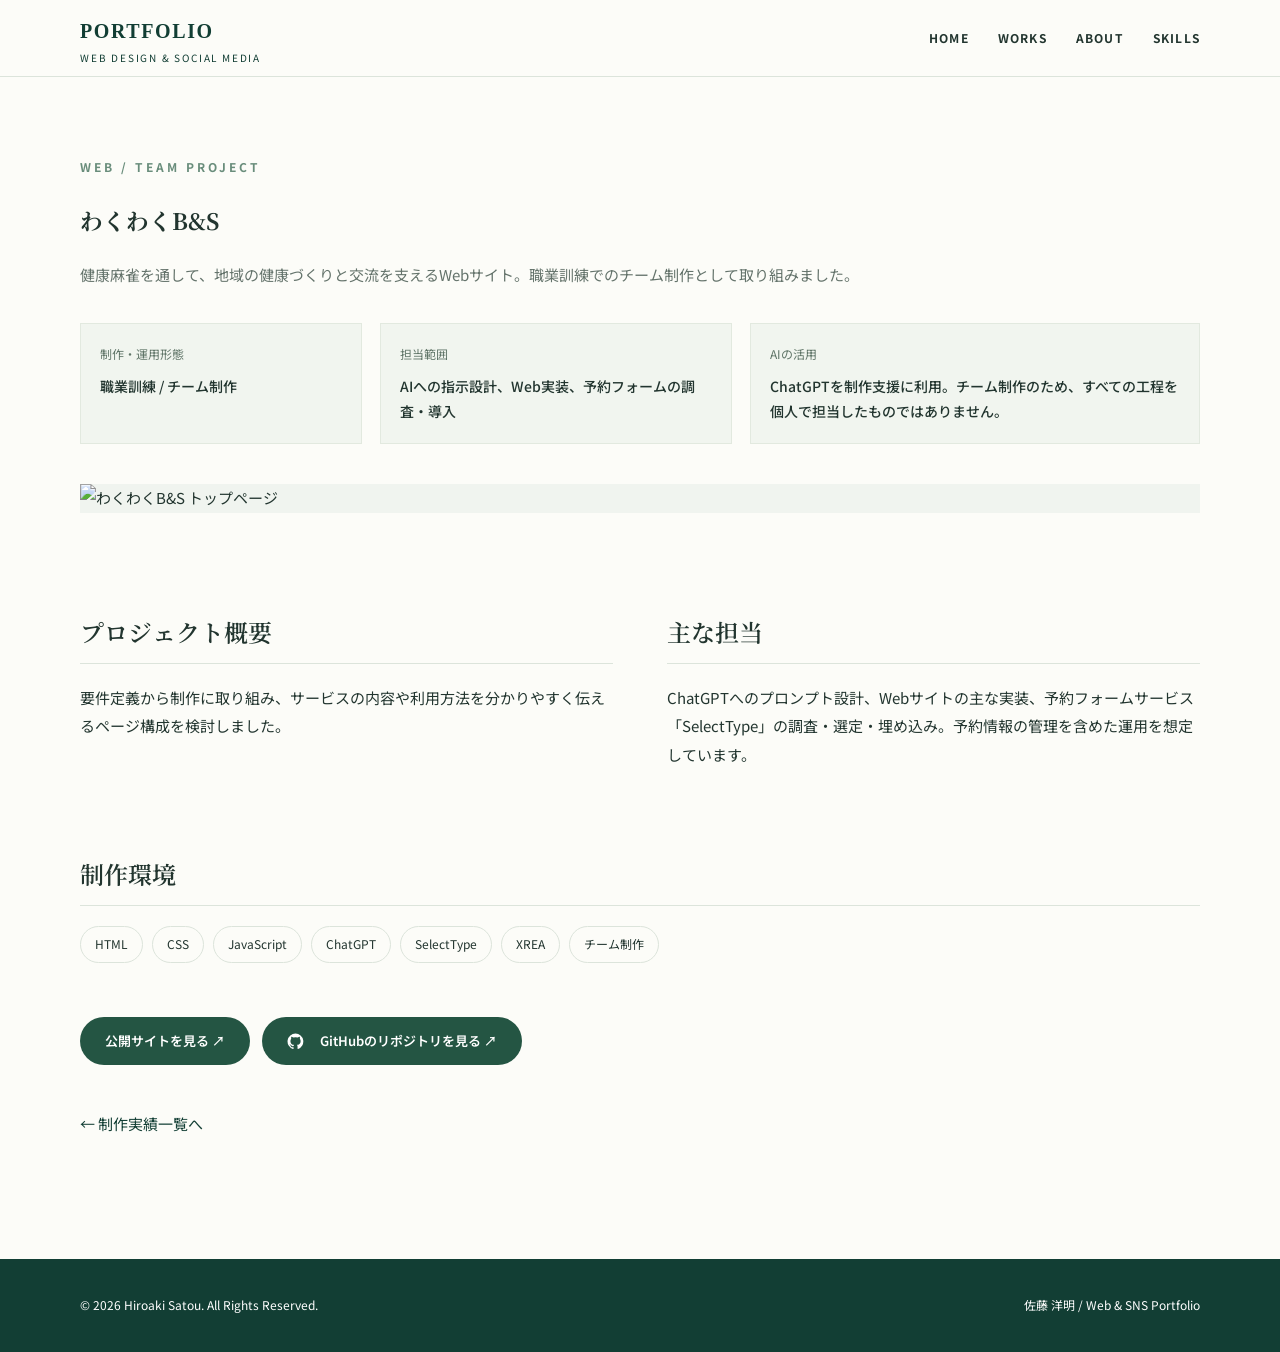
==== wakuwaku-bs.html @ 0aeb2f78 "portfolio" ====
<!DOCTYPE html>
<html lang="ja"><head><meta charset="utf-8"/><meta content="width=device-width,initial-scale=1" name="viewport"/><meta content="Web制作とSNS運用の制作実績を紹介するポートフォリオ" name="description"/><title>わくわくB&amp;S | PORTFOLIO</title><link href="style.css" rel="stylesheet"/></head><body><header class="header"><div class="wrap nav"><a class="brand" href="index.html">PORTFOLIO<small>WEB DESIGN &amp; SOCIAL MEDIA</small></a><button aria-expanded="false" aria-label="メニュー" class="menu" type="button">☰</button><nav aria-label="メインナビゲーション" class="links"><a href="index.html">HOME</a><a href="works.html">WORKS</a><a href="about.html">ABOUT</a><a href="skills.html">SKILLS</a></nav></div></header><main><section class="page"><div class="wrap"><span class="eyebrow">WEB / TEAM PROJECT</span><h1>わくわくB&amp;S</h1><p class="lead">健康麻雀を通して、地域の健康づくりと交流を支えるWebサイト。職業訓練でのチーム制作として取り組みました。</p><div class="project-meta"><div><span>制作・運用形態</span><strong>職業訓練 / チーム制作</strong></div><div><span>担当範囲</span><strong>AIへの指示設計、Web実装、予約フォームの調査・導入</strong></div><div><span>AIの活用</span><strong>ChatGPTを制作支援に利用。チーム制作のため、すべての工程を個人で担当したものではありません。</strong></div></div><div class="project-hero"><img alt="わくわくB&amp;S トップページ" src="assets/wakuwaku.png"/></div><div class="split"><div class="block"><h2>プロジェクト概要</h2><p>要件定義から制作に取り組み、サービスの内容や利用方法を分かりやすく伝えるページ構成を検討しました。</p></div><div class="block"><h2>主な担当</h2><p>ChatGPTへのプロンプト設計、Webサイトの主な実装、予約フォームサービス「SelectType」の調査・選定・埋め込み。予約情報の管理を含めた運用を想定しています。</p></div></div><div class="block"><h2>制作環境</h2><div class="pill-list"><span>HTML</span><span>CSS</span><span>JavaScript</span><span>ChatGPT</span><span>SelectType</span><span>XREA</span><span>チーム制作</span></div></div><div class="project-links"><a class="btn" href="http://sitpylgckt5tg.s331.xrea.com/" rel="noopener noreferrer" target="_blank">公開サイトを見る ↗</a><a class="btn" href="https://github.com/hiro0001-gif/wakuwaku" rel="noopener noreferrer" target="_blank"><svg aria-hidden="true" width="17" height="17" viewBox="0 0 24 24" fill="currentColor" xmlns="http://www.w3.org/2000/svg"><path d="M12 .75a11.25 11.25 0 0 0-3.56 21.92c.56.1.77-.24.77-.54v-2.18c-3.13.68-3.79-1.33-3.79-1.33-.51-1.3-1.25-1.65-1.25-1.65-1.02-.7.08-.69.08-.69 1.13.08 1.72 1.16 1.72 1.16 1.01 1.72 2.66 1.22 3.31.93.1-.73.39-1.23.71-1.51-2.5-.28-5.12-1.25-5.12-5.56 0-1.23.44-2.23 1.16-3.02-.12-.28-.5-1.43.11-2.98 0 0 .95-.3 3.1 1.15a10.8 10.8 0 0 1 5.64 0c2.15-1.45 3.1-1.15 3.1-1.15.61 1.55.23 2.7.11 2.98.72.79 1.16 1.79 1.16 3.02 0 4.32-2.62 5.27-5.13 5.55.4.35.76 1.03.76 2.08v3.09c0 .3.2.65.78.54A11.25 11.25 0 0 0 12 .75Z"/></svg><span>GitHubのリポジトリを見る ↗</span></a></div><p><a class="back" href="works.html">← 制作実績一覧へ</a></p></div></section></main><footer class="footer"><div class="wrap"><span>© 2026 Hiroaki Satou. All Rights Reserved.</span><span>佐藤 洋明 / Web &amp; SNS Portfolio</span></div></footer><script src="script.js"></script></body></html>
---- style.css ----
@import url('https://fonts.googleapis.com/css2?family=Noto+Sans+JP:wght@400;500;600;700&family=Noto+Serif+JP:wght@400;600;700&display=swap');:root{--green:#123e34;--ink:#22352f;--muted:#64736b;--cream:#f7f8f2;--line:#dce4db}*{box-sizing:border-box}html{scroll-behavior:smooth}body{margin:0;background:#fff;color:var(--ink);font:15px/1.9 'Noto Sans JP',sans-serif}a{color:inherit;text-decoration:none}img{max-width:100%;display:block}.wrap{width:min(1120px,calc(100% - 44px));margin:auto}.header{background:#fffefaf5;position:sticky;top:0;z-index:20;border-bottom:1px solid var(--line)}.nav{display:flex;justify-content:space-between;align-items:center;min-height:76px}.brand{font-family:Georgia,serif;font-weight:bold;letter-spacing:.08em;font-size:20px;color:var(--green)}.brand small{display:block;font:10px 'Noto Sans JP';letter-spacing:.18em}.links{display:flex;gap:29px;font-size:12px;letter-spacing:.1em;font-weight:700}.links a:hover,.textlink:hover{color:#548873}.menu{display:none}.hero{min-height:610px;position:relative;overflow:hidden;background:linear-gradient(105deg,#f6f8f0 3%,#f6f8f0ed 39%,#edf4e7aa 65%,#e6eff1 100%);display:flex;align-items:center}.hero:before{content:'';position:absolute;right:-12%;bottom:-33%;width:74%;height:78%;background:#9ebbb0;clip-path:polygon(0 100%,36% 19%,46% 38%,58% 0,100% 100%);opacity:.32}.hero:after{content:'✿';position:absolute;right:11%;top:10%;font-size:155px;color:#a8b89d;opacity:.27}.hero .wrap{position:relative;z-index:1}.eyebrow{font-size:12px;letter-spacing:.25em;font-weight:700;color:#698d7b}.hero h1{font:600 clamp(34px,5vw,65px)/1.6 'Noto Serif JP',serif;color:var(--green);letter-spacing:.05em;margin:18px 0}.hero p{max-width:510px}.btn{display:inline-flex;align-items:center;gap:16px;background:var(--green);color:white;border-radius:50px;padding:12px 25px;font-size:13px;font-weight:600;margin-top:18px}.btn:hover{background:#2f6755}.section{padding:90px 0}.section.alt{background:var(--cream)}.section-title{font:600 34px Georgia,serif;color:var(--green);letter-spacing:.08em;margin:0}.subtitle{color:var(--muted);margin:0 0 36px}.cards{display:grid;grid-template-columns:repeat(3,1fr);gap:24px}.card{border:1px solid var(--line);border-radius:14px;overflow:hidden;background:#fff;transition:transform .2s,box-shadow .2s}.card:hover{transform:translateY(-4px);box-shadow:0 12px 28px #123e341a}.thumb{height:240px;display:grid;place-items:center;background:#eaf1eb;overflow:hidden}.thumb img{width:100%;height:100%;object-fit:cover}.thumb.logo img{object-fit:contain;padding:24px;background:#fff}.thumb.placeholder{background:linear-gradient(135deg,#d9e6d9,#f5f5e9);color:#426a5c;font:600 25px Georgia,serif}.card-body{padding:23px}.tag{font-size:11px;color:#4d8068;font-weight:700;letter-spacing:.08em}.card h3{margin:8px 0;font-size:20px}.card p{font-size:13px;color:var(--muted)}.textlink{font-size:12px;color:var(--green);font-weight:700}.intro{max-width:770px}.page-head{padding:65px 0 50px;background:var(--cream)}.page-head h1{font:600 clamp(32px,4vw,52px) Georgia,'Noto Serif JP',serif;color:var(--green);margin:0}.page-head p{margin:5px 0;color:var(--muted)}.detail-layout{display:grid;grid-template-columns:1.4fr 1fr;gap:42px;align-items:center}.detail-image{border-radius:15px;overflow:hidden;background:var(--cream);min-height:300px;display:grid;place-items:center}.detail-image img{max-height:420px;width:100%;object-fit:contain}.detail-image.logo img{padding:35px}.metrics{display:grid;grid-template-columns:repeat(4,1fr);gap:15px;margin:30px 0}.metric{background:var(--cream);padding:20px 14px;border-radius:12px;text-align:center}.metric strong{display:block;color:var(--green);font-size:clamp(19px,2.8vw,31px);line-height:1.4}.metric span{font-size:12px;color:var(--muted)}.reels{display:grid;grid-template-columns:1fr 1fr;gap:28px}.reel{border:1px solid var(--line);border-radius:14px;padding:20px}.reel-top{display:flex;gap:20px;align-items:center}.reel-top img{width:38%;max-height:300px;object-fit:cover;border-radius:9px}.reel h3{font-size:20px}.data{width:100%;border-collapse:collapse;margin:18px 0}.data th,.data td{border-bottom:1px solid var(--line);padding:9px 3px;text-align:left;font-size:13px}.data td{text-align:right;font-weight:600}.process{display:grid;grid-template-columns:repeat(4,1fr);gap:15px}.step{padding:22px;border:1px solid var(--line);border-radius:12px}.step b{color:#5e8d73;font-size:13px}.step h3{font-size:16px;margin:8px 0}.step p{font-size:13px;color:var(--muted);margin:0}.timeline{border-left:2px solid #bfd2c5;padding-left:25px}.timeline p{margin:0 0 22px}.timeline strong{color:var(--green)}.note{background:#edf4ee;padding:19px 22px;border-left:4px solid #56866c;border-radius:4px;font-size:13px}.footer{background:var(--green);color:#fff;padding:35px 0;font-size:12px}.footer .wrap{display:flex;justify-content:space-between;gap:15px}.image-pair{display:grid;grid-template-columns:1fr 1fr;gap:15px}.image-pair img{width:100%;height:330px;object-fit:contain;background:#f5f5f5;border-radius:10px}@media(max-width:800px){.cards,.reels,.detail-layout{grid-template-columns:1fr 1fr}.process,.metrics{grid-template-columns:1fr 1fr}.hero{min-height:530px}}@media(max-width:600px){.nav{min-height:65px}.menu{display:block;background:transparent;border:0;font-size:24px;color:var(--green)}.links{display:none;position:absolute;left:0;right:0;top:65px;background:white;padding:20px 25px;flex-direction:column;gap:16px;border-bottom:1px solid var(--line)}.links.open{display:flex}.hero{min-height:530px}.hero:before{right:-55%;bottom:-27%;width:130%;height:60%}.hero h1{font-size:34px}.section{padding:55px 0}.cards,.reels,.detail-layout,.process{grid-template-columns:1fr}.metrics{grid-template-columns:1fr 1fr}.thumb{height:220px}.footer .wrap{flex-direction:column}.reel-top img{width:36%}.image-pair img{height:230px}}

/* 第3稿：第1稿の深緑・書体を基本に、作品写真を主役にする */
:root{--sage:#38634e;--paper:#fcfcf8;--soft:#f3f6f0}
body{background:#fcfcf8;color:#22352f}
.header{background:rgba(252,252,248,.97)}
.hero{background:#eef2eb;min-height:550px}
.hero::before{content:"";position:absolute;inset:0;background:url('assets/hirosaki-hero.jpg') center center/cover;clip-path:none;opacity:1;width:auto;height:auto;right:0;bottom:0}
.hero::after{content:"";position:absolute;inset:0;background:linear-gradient(90deg,rgba(250,251,246,.95),rgba(250,251,246,.83) 42%,rgba(250,251,246,.08) 100%);font-size:0;opacity:1;right:0;top:0}
.hero .wrap{z-index:1}.hero h1{color:#173e32}
.btn{background:#245543;color:white}.btn:hover{background:#173e32}
.card{border:1px solid #e2e8df;background:#fff;overflow:hidden}
.thumb{aspect-ratio:1.55;background:#f4f6f1;overflow:hidden}
.thumb img{width:100%;height:100%;object-fit:cover}
.thumb.logo{display:flex;justify-content:center;align-items:center;background:#f8f8f3}
.thumb.logo img{width:84%;height:90%;object-fit:contain}
.card-body{padding:22px}.card h3{margin:12px 0 8px}.card p{min-height:74px}
.tag{background:#eaf0e8;color:#295540}
.page{padding:75px 0 105px}.page h1{font-family:'Noto Serif JP',serif}
.lead{max-width:780px;color:var(--muted)}
.project-hero{margin:35px 0 45px;background:#f0f4ef}
.project-hero img{width:100%;max-height:500px;object-fit:cover}
.project-hero.tall img{width:auto;max-height:430px;margin:auto}
.split{display:grid;grid-template-columns:1fr 1fr;gap:54px}
.block{margin:36px 0}.block h2{font:600 24px 'Noto Serif JP',serif;border-bottom:1px solid var(--line);padding-bottom:14px}
.facts{display:grid;grid-template-columns:repeat(4,1fr);gap:12px;margin:30px 0}
.fact{background:#edf3eb;padding:22px 12px;text-align:center}
.fact strong{display:block;font:600 clamp(24px,3vw,35px) Georgia,serif;color:#245543}
.fact span{font-size:11px;color:#5b7263}
.showcase{display:grid;grid-template-columns:repeat(2,minmax(0,1fr));gap:30px;margin:26px 0}
.showcase figure{margin:0;background:white;border:1px solid var(--line);padding:18px}
.showcase figure img{max-height:450px;width:auto;margin:auto}
.showcase figcaption{font-size:12px;color:var(--muted);padding-top:12px;text-align:center}
.pill-list{display:flex;flex-wrap:wrap;gap:9px}.pill-list span{border:1px solid var(--line);padding:6px 14px;border-radius:30px;font-size:12px}
.back{display:inline-block;margin-top:30px;color:var(--green)}
.contact-box{background:#f1f5ef;padding:32px;max-width:720px}
@media(max-width:760px){.hero::after{background:linear-gradient(90deg,rgba(250,251,246,.93),rgba(250,251,246,.7))}.split,.showcase{grid-template-columns:1fr}.facts{grid-template-columns:repeat(2,1fr)}}

/* 第4稿：応募用の情報設計 */
.roman-name{display:inline-block;margin-left:14px;font:400 15px Arial,sans-serif;letter-spacing:.04em;color:#668071}.about-lead{font-size:clamp(19px,2.3vw,27px);color:#245543;margin:34px 0 24px}.intro p{line-height:2.05}.closing-message{font-weight:600;color:#245543;padding:23px 26px;background:#f0f5ee;border-left:3px solid #38634e;margin-top:30px}.timeline-heading{margin-top:55px}.project-meta{display:grid;grid-template-columns:1fr 1.25fr 1.6fr;gap:18px;margin:34px 0 40px}.project-meta>div{padding:19px;background:#f1f5ef;border:1px solid #e2e9df}.project-meta span{display:block;font-size:12px;color:#607568;margin-bottom:8px}.project-meta strong{display:block;font-size:14px;line-height:1.8;font-weight:500}.future-box{margin-top:40px;background:#f1f5ef;padding:26px 30px}.future-box h2{margin-top:0}.future-box p{line-height:1.9}@media(max-width:760px){.project-meta{grid-template-columns:1fr}.roman-name{display:block;margin:7px 0 0}}

/* Project page: keep public website and GitHub links side-by-side, wrapping on small screens. */
.project-links{display:flex;flex-wrap:wrap;align-items:center;gap:12px}.project-links .btn{margin-top:18px}.project-links .btn svg{flex-shrink:0}
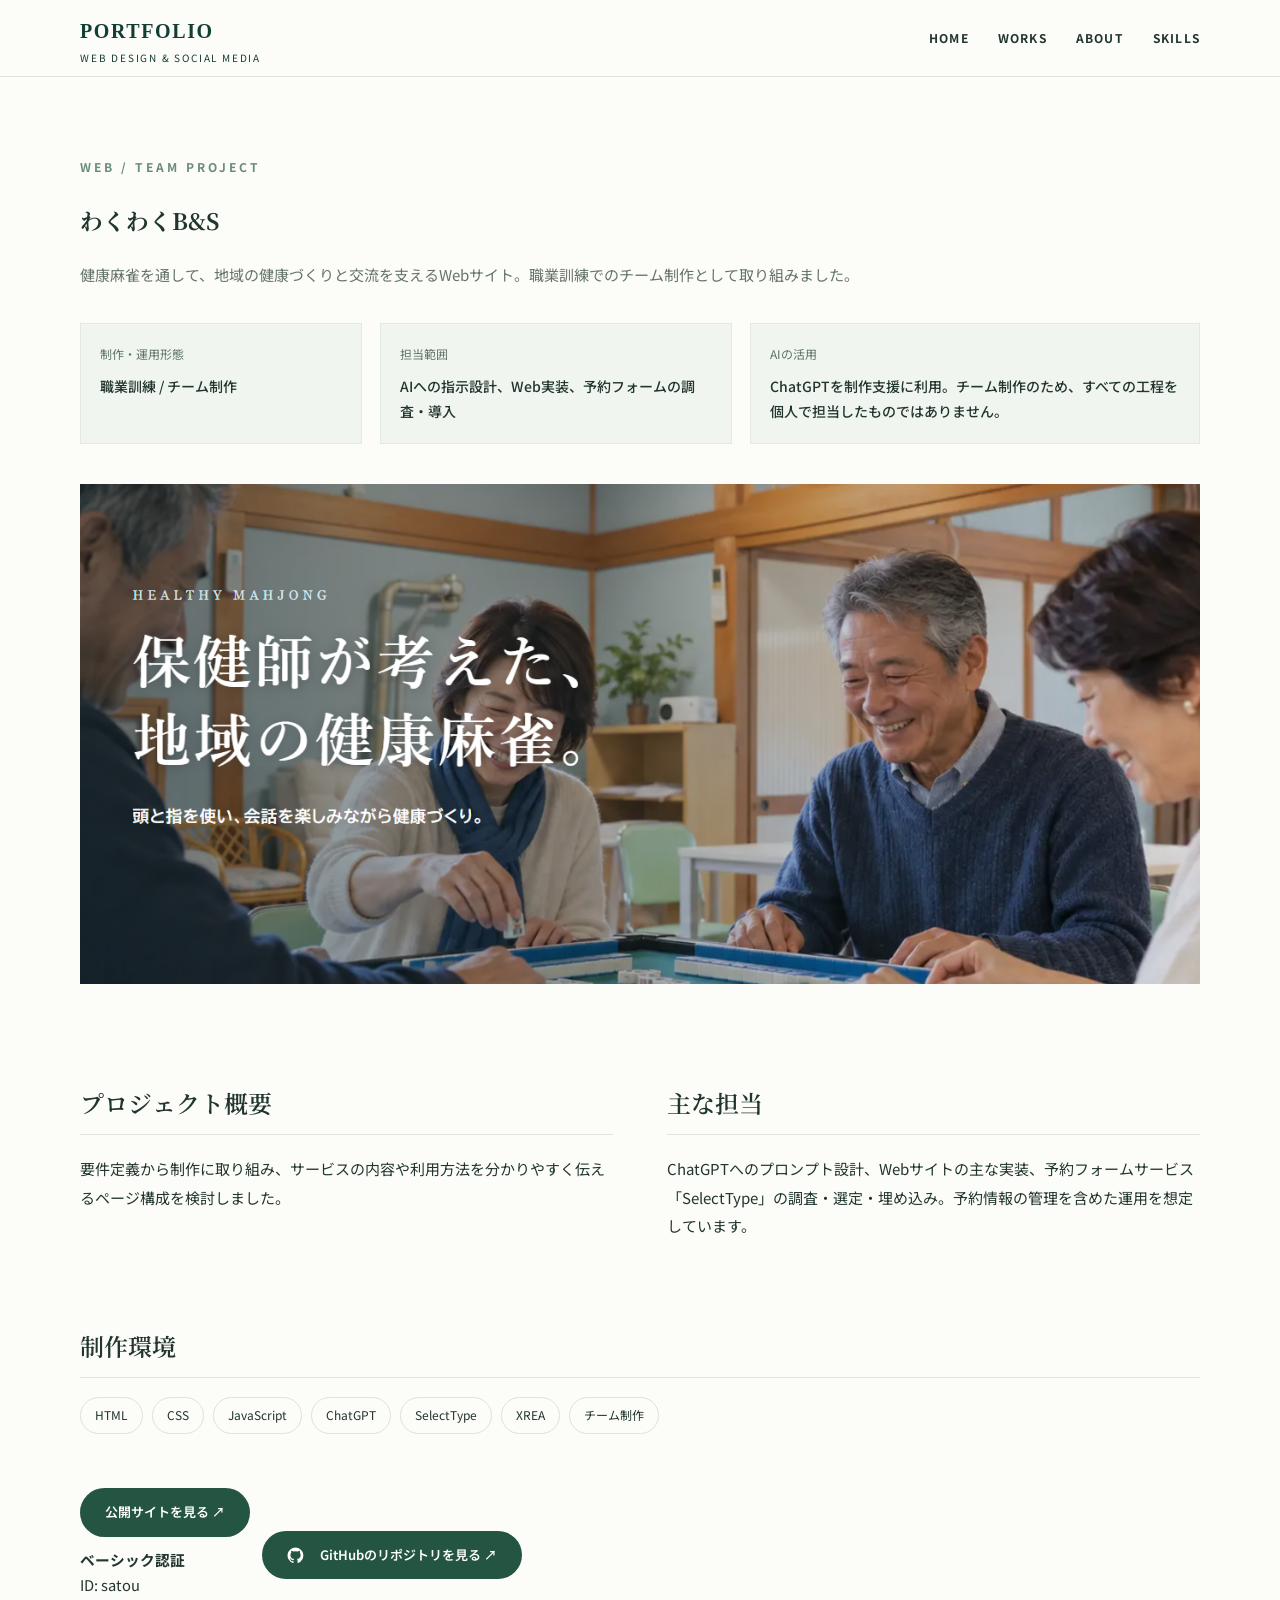
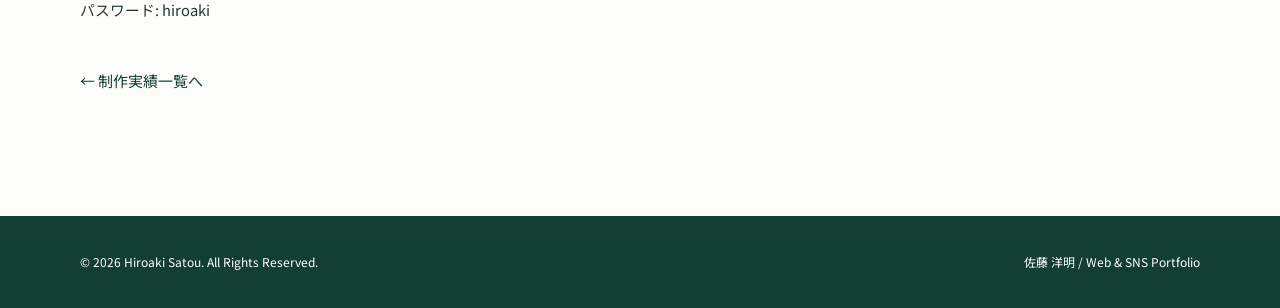
==== commit 47ce35fe: "v10" ====
--- a/wakuwaku-bs.html
+++ b/wakuwaku-bs.html
@@ -1,2 +1,3 @@
 <!DOCTYPE html>
-<html lang="ja"><head><meta charset="utf-8"/><meta content="width=device-width,initial-scale=1" name="viewport"/><meta content="Web制作とSNS運用の制作実績を紹介するポートフォリオ" name="description"/><title>わくわくB&amp;S | PORTFOLIO</title><link href="style.css" rel="stylesheet"/></head><body><header class="header"><div class="wrap nav"><a class="brand" href="index.html">PORTFOLIO<small>WEB DESIGN &amp; SOCIAL MEDIA</small></a><button aria-expanded="false" aria-label="メニュー" class="menu" type="button">☰</button><nav aria-label="メインナビゲーション" class="links"><a href="index.html">HOME</a><a href="works.html">WORKS</a><a href="about.html">ABOUT</a><a href="skills.html">SKILLS</a></nav></div></header><main><section class="page"><div class="wrap"><span class="eyebrow">WEB / TEAM PROJECT</span><h1>わくわくB&amp;S</h1><p class="lead">健康麻雀を通して、地域の健康づくりと交流を支えるWebサイト。職業訓練でのチーム制作として取り組みました。</p><div class="project-meta"><div><span>制作・運用形態</span><strong>職業訓練 / チーム制作</strong></div><div><span>担当範囲</span><strong>AIへの指示設計、Web実装、予約フォームの調査・導入</strong></div><div><span>AIの活用</span><strong>ChatGPTを制作支援に利用。チーム制作のため、すべての工程を個人で担当したものではありません。</strong></div></div><div class="project-hero"><img alt="わくわくB&amp;S トップページ" src="assets/wakuwaku.png"/></div><div class="split"><div class="block"><h2>プロジェクト概要</h2><p>要件定義から制作に取り組み、サービスの内容や利用方法を分かりやすく伝えるページ構成を検討しました。</p></div><div class="block"><h2>主な担当</h2><p>ChatGPTへのプロンプト設計、Webサイトの主な実装、予約フォームサービス「SelectType」の調査・選定・埋め込み。予約情報の管理を含めた運用を想定しています。</p></div></div><div class="block"><h2>制作環境</h2><div class="pill-list"><span>HTML</span><span>CSS</span><span>JavaScript</span><span>ChatGPT</span><span>SelectType</span><span>XREA</span><span>チーム制作</span></div></div><div class="project-links"><a class="btn" href="http://sitpylgckt5tg.s331.xrea.com/" rel="noopener noreferrer" target="_blank">公開サイトを見る ↗</a><a class="btn" href="https://github.com/hiro0001-gif/wakuwaku" rel="noopener noreferrer" target="_blank"><svg aria-hidden="true" width="17" height="17" viewBox="0 0 24 24" fill="currentColor" xmlns="http://www.w3.org/2000/svg"><path d="M12 .75a11.25 11.25 0 0 0-3.56 21.92c.56.1.77-.24.77-.54v-2.18c-3.13.68-3.79-1.33-3.79-1.33-.51-1.3-1.25-1.65-1.25-1.65-1.02-.7.08-.69.08-.69 1.13.08 1.72 1.16 1.72 1.16 1.01 1.72 2.66 1.22 3.31.93.1-.73.39-1.23.71-1.51-2.5-.28-5.12-1.25-5.12-5.56 0-1.23.44-2.23 1.16-3.02-.12-.28-.5-1.43.11-2.98 0 0 .95-.3 3.1 1.15a10.8 10.8 0 0 1 5.64 0c2.15-1.45 3.1-1.15 3.1-1.15.61 1.55.23 2.7.11 2.98.72.79 1.16 1.79 1.16 3.02 0 4.32-2.62 5.27-5.13 5.55.4.35.76 1.03.76 2.08v3.09c0 .3.2.65.78.54A11.25 11.25 0 0 0 12 .75Z"/></svg><span>GitHubのリポジトリを見る ↗</span></a></div><p><a class="back" href="works.html">← 制作実績一覧へ</a></p></div></section></main><footer class="footer"><div class="wrap"><span>© 2026 Hiroaki Satou. All Rights Reserved.</span><span>佐藤 洋明 / Web &amp; SNS Portfolio</span></div></footer><script src="script.js"></script></body></html>+
+<html lang="ja"><head><meta charset="utf-8"/><meta content="width=device-width,initial-scale=1" name="viewport"/><meta content="Web制作とSNS運用の制作実績を紹介するポートフォリオ" name="description"/><title>わくわくB&amp;S | PORTFOLIO</title><link href="style.css" rel="stylesheet"/></head><body><header class="header"><div class="wrap nav"><a class="brand" href="index.html">PORTFOLIO<small>WEB DESIGN &amp; SOCIAL MEDIA</small></a><button aria-expanded="false" aria-label="メニュー" class="menu" type="button">☰</button><nav aria-label="メインナビゲーション" class="links"><a href="index.html">HOME</a><a href="works.html">WORKS</a><a href="about.html">ABOUT</a><a href="skills.html">SKILLS</a></nav></div></header><main><section class="page"><div class="wrap"><span class="eyebrow">WEB / TEAM PROJECT</span><h1>わくわくB&amp;S</h1><p class="lead">健康麻雀を通して、地域の健康づくりと交流を支えるWebサイト。職業訓練でのチーム制作として取り組みました。</p><div class="project-meta"><div><span>制作・運用形態</span><strong>職業訓練 / チーム制作</strong></div><div><span>担当範囲</span><strong>AIへの指示設計、Web実装、予約フォームの調査・導入</strong></div><div><span>AIの活用</span><strong>ChatGPTを制作支援に利用。チーム制作のため、すべての工程を個人で担当したものではありません。</strong></div></div><div class="project-hero"><img alt="わくわくB&amp;S トップページ" src="assets/wakuwaku.png"/></div><div class="split"><div class="block"><h2>プロジェクト概要</h2><p>要件定義から制作に取り組み、サービスの内容や利用方法を分かりやすく伝えるページ構成を検討しました。</p></div><div class="block"><h2>主な担当</h2><p>ChatGPTへのプロンプト設計、Webサイトの主な実装、予約フォームサービス「SelectType」の調査・選定・埋め込み。予約情報の管理を含めた運用を想定しています。</p></div></div><div class="block"><h2>制作環境</h2><div class="pill-list"><span>HTML</span><span>CSS</span><span>JavaScript</span><span>ChatGPT</span><span>SelectType</span><span>XREA</span><span>チーム制作</span></div></div><div class="project-links"><div style="display:flex; flex-direction:column; align-items:flex-start; gap:10px;"><a class="btn" href="http://sitpylgckt5tg.s331.xrea.com/" rel="noopener noreferrer" target="_blank">公開サイトを見る ↗</a><div style="font-size:0.92rem; line-height:1.7;"><div style="font-weight:700;">ベーシック認証</div><div>ID: satou</div><div>パスワード: hiroaki</div></div></div><a class="btn" href="https://github.com/hiro0001-gif/wakuwaku" rel="noopener noreferrer" target="_blank"><svg aria-hidden="true" fill="currentColor" height="17" viewbox="0 0 24 24" width="17" xmlns="http://www.w3.org/2000/svg"><path d="M12 .75a11.25 11.25 0 0 0-3.56 21.92c.56.1.77-.24.77-.54v-2.18c-3.13.68-3.79-1.33-3.79-1.33-.51-1.3-1.25-1.65-1.25-1.65-1.02-.7.08-.69.08-.69 1.13.08 1.72 1.16 1.72 1.16 1.01 1.72 2.66 1.22 3.31.93.1-.73.39-1.23.71-1.51-2.5-.28-5.12-1.25-5.12-5.56 0-1.23.44-2.23 1.16-3.02-.12-.28-.5-1.43.11-2.98 0 0 .95-.3 3.1 1.15a10.8 10.8 0 0 1 5.64 0c2.15-1.45 3.1-1.15 3.1-1.15.61 1.55.23 2.7.11 2.98.72.79 1.16 1.79 1.16 3.02 0 4.32-2.62 5.27-5.13 5.55.4.35.76 1.03.76 2.08v3.09c0 .3.2.65.78.54A11.25 11.25 0 0 0 12 .75Z"></path></svg><span>GitHubのリポジトリを見る ↗</span></a></div><p><a class="back" href="works.html">← 制作実績一覧へ</a></p></div></section></main><footer class="footer"><div class="wrap"><span>© 2026 Hiroaki Satou. All Rights Reserved.</span><span>佐藤 洋明 / Web &amp; SNS Portfolio</span></div></footer><script src="script.js"></script></body></html>
--- a/style.css
+++ b/style.css
@@ -41,3 +41,12 @@
 
 /* Project page: keep public website and GitHub links side-by-side, wrapping on small screens. */
 .project-links{display:flex;flex-wrap:wrap;align-items:center;gap:12px}.project-links .btn{margin-top:18px}.project-links .btn svg{flex-shrink:0}
+
+/* 第11稿：TSUGARU TABLEの運用実績ハイライト */
+.sns-highlights{display:grid;grid-template-columns:repeat(2,minmax(0,1fr));gap:16px;margin:24px 0 20px}
+.sns-highlight{background:#edf3eb;border:1px solid #dce8d9;padding:24px 20px;text-align:center}
+.sns-highlight strong{display:block;font:600 clamp(32px,4vw,48px) Georgia,serif;color:#245543;line-height:1.25}
+.sns-highlight strong span{font:500 15px sans-serif;margin-left:4px}
+.sns-highlight b{display:block;margin-top:7px;font-size:15px;color:#245543}
+.sns-highlight small{display:block;margin-top:5px;color:#5b7263;font-size:12px}
+@media(max-width:480px){.sns-highlights{gap:9px}.sns-highlight{padding:20px 8px}.sns-highlight strong{font-size:clamp(27px,8vw,36px)}.sns-highlight b{font-size:13px}.sns-highlight small{font-size:11px}}
